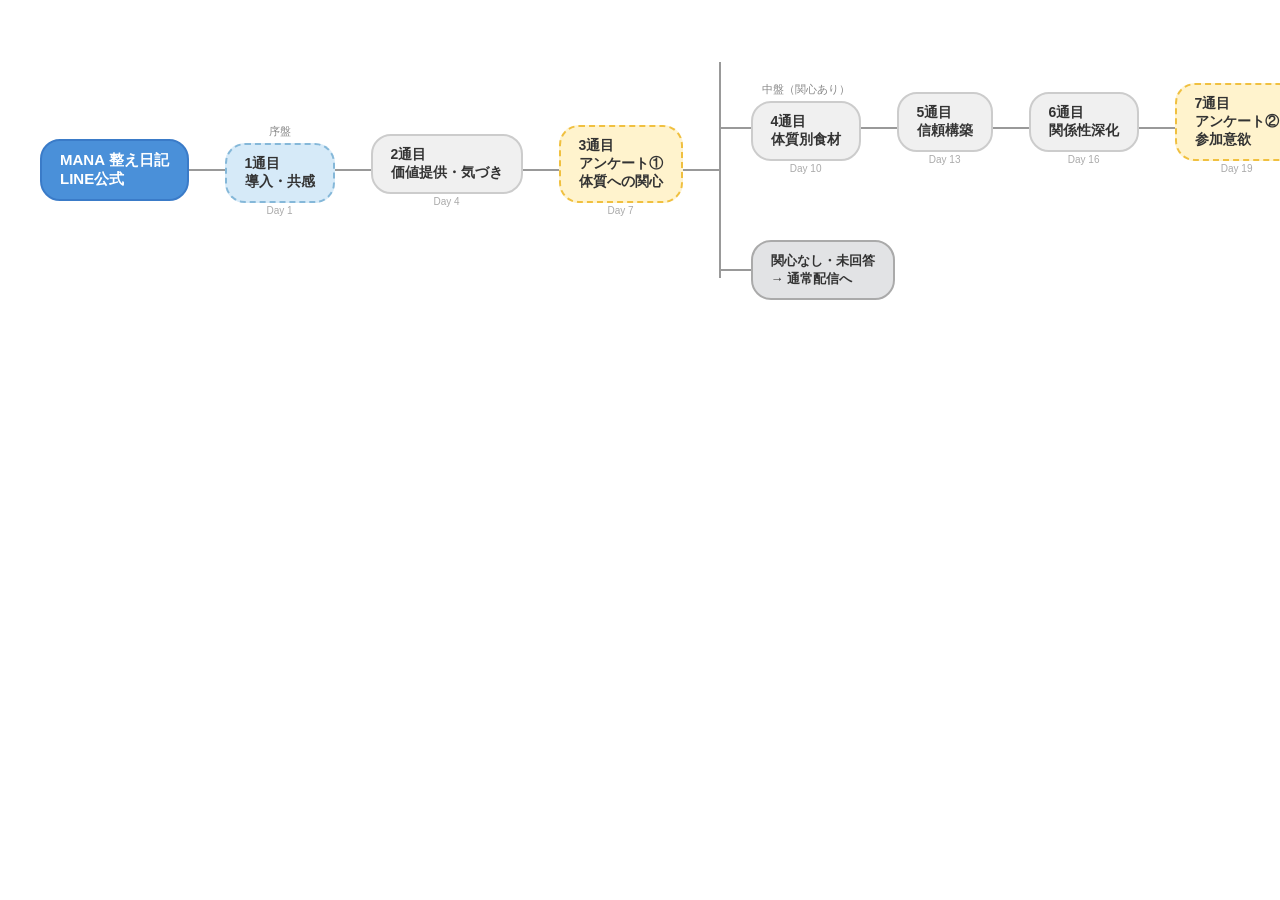
==== scenario_mindmap.html @ c6f45bcc "Add files via upload" ====
<!DOCTYPE html>
<html lang="ja">
<head>
<meta charset="UTF-8">
<title>シナリオ設計図 - マインドマップ</title>
<style>
  * { margin: 0; padding: 0; box-sizing: border-box; }

  body {
    font-family: "Hiragino Sans", "Hiragino Kaku Gothic ProN", "Noto Sans JP", sans-serif;
    background: #fff;
    display: flex;
    align-items: flex-start;
    justify-content: flex-start;
    min-height: 100vh;
    padding: 40px;
    overflow: auto;
  }

  .mindmap {
    display: flex;
    align-items: center;
    gap: 0;
  }

  .node {
    display: flex;
    align-items: center;
    justify-content: center;
    white-space: nowrap;
    font-size: 14px;
    font-weight: 600;
    color: #333;
    padding: 10px 18px;
    border-radius: 20px;
    background: #f0f0f0;
    border: 2px solid #ccc;
    min-height: 44px;
  }

  .node.root {
    background: #4a90d9;
    color: #fff;
    border-color: #3a7bc8;
    font-size: 15px;
  }

  .node.action {
    border-style: dashed;
    background: #d6eaf8;
    border-color: #85b8d9;
  }

  .node.survey {
    background: #fff3cd;
    border-color: #f0c040;
    border-style: dashed;
  }

  .node.cta {
    background: #f8d7da;
    border-color: #e07080;
  }

  .node.end {
    background: #e2e3e5;
    border-color: #aaa;
    font-size: 13px;
  }

  .connector {
    width: 36px;
    height: 2px;
    background: #999;
    flex-shrink: 0;
  }

  .step-group {
    display: flex;
    align-items: center;
  }

  .branch-section {
    display: flex;
    align-items: center;
  }

  .branch-group {
    display: flex;
    flex-direction: column;
    align-items: flex-start;
    gap: 24px;
    position: relative;
    padding-left: 2px;
  }

  .branch-group::before {
    content: "";
    position: absolute;
    left: 0;
    top: 22px;
    bottom: 22px;
    width: 2px;
    background: #999;
  }

  .branch-row {
    display: flex;
    align-items: center;
  }

  .branch-connector {
    width: 30px;
    height: 2px;
    background: #999;
    flex-shrink: 0;
  }

  .phase-label {
    font-size: 11px;
    color: #888;
    margin-bottom: 4px;
    text-align: center;
  }

  .node-wrapper {
    display: flex;
    flex-direction: column;
    align-items: center;
  }

  .day-label {
    font-size: 10px;
    color: #aaa;
    margin-top: 2px;
  }

  @media print {
    body { padding: 20px; }
  }
</style>
</head>
<body>

<div class="mindmap">

  <!-- 起点 -->
  <div class="node-wrapper">
    <div class="node root">MANA 整え日記<br>LINE公式</div>
  </div>
  <div class="connector"></div>

  <!-- 1通目 -->
  <div class="node-wrapper">
    <div class="phase-label">序盤</div>
    <div class="node action">1通目<br>導入・共感</div>
    <div class="day-label">Day 1</div>
  </div>
  <div class="connector"></div>

  <!-- 2通目 -->
  <div class="node-wrapper">
    <div class="node">2通目<br>価値提供・気づき</div>
    <div class="day-label">Day 4</div>
  </div>
  <div class="connector"></div>

  <!-- 3通目 アンケート① -->
  <div class="node-wrapper">
    <div class="node survey">3通目<br>アンケート①<br>体質への関心</div>
    <div class="day-label">Day 7</div>
  </div>
  <div class="connector"></div>

  <!-- 分岐① -->
  <div class="branch-section">
    <div class="branch-group">
      <!-- 関心あり -->
      <div class="branch-row">
        <div class="branch-connector"></div>
        <div class="node-wrapper">
          <div class="phase-label">中盤（関心あり）</div>
          <div class="node">4通目<br>体質別食材</div>
          <div class="day-label">Day 10</div>
        </div>
        <div class="connector"></div>
        <div class="node-wrapper">
          <div class="node">5通目<br>信頼構築</div>
          <div class="day-label">Day 13</div>
        </div>
        <div class="connector"></div>
        <div class="node-wrapper">
          <div class="node">6通目<br>関係性深化</div>
          <div class="day-label">Day 16</div>
        </div>
        <div class="connector"></div>
        <div class="node-wrapper">
          <div class="node survey">7通目<br>アンケート②<br>参加意欲</div>
          <div class="day-label">Day 19</div>
        </div>
        <div class="connector"></div>

        <!-- 分岐② 内部 -->
        <div class="branch-group">
          <!-- 高関心 -->
          <div class="branch-row">
            <div class="branch-connector"></div>
            <div class="node-wrapper">
              <div class="phase-label">終盤（高関心）</div>
              <div class="node cta">8通目<br>オフ会告知</div>
              <div class="day-label">Day 22</div>
            </div>
            <div class="connector"></div>
            <div class="node-wrapper">
              <div class="node">9通目<br>背中押し</div>
              <div class="day-label">Day 25</div>
            </div>
            <div class="connector"></div>
            <div class="node-wrapper">
              <div class="node cta">10通目<br>最終CTA</div>
              <div class="day-label">Day 28</div>
            </div>
          </div>
          <!-- 見送り -->
          <div class="branch-row">
            <div class="branch-connector"></div>
            <div class="node-wrapper">
              <div class="node end">見送り・未回答<br>→ 感謝MSG</div>
            </div>
          </div>
        </div>
      </div>

      <!-- 関心なし -->
      <div class="branch-row">
        <div class="branch-connector"></div>
        <div class="node-wrapper">
          <div class="node end">関心なし・未回答<br>→ 通常配信へ</div>
        </div>
      </div>
    </div>
  </div>

</div>

</body>
</html>
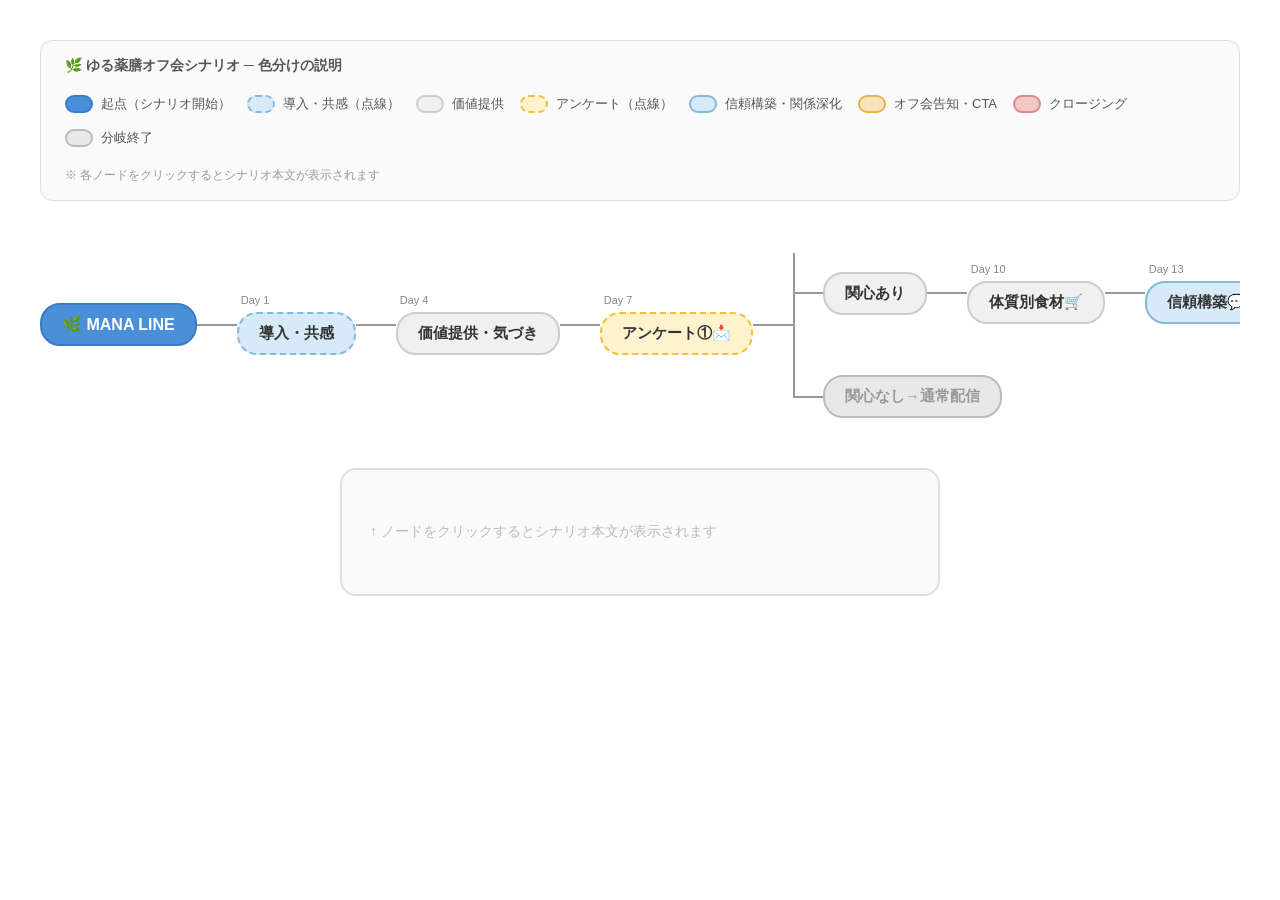
==== commit 096e7511: "Add files via upload" ====
--- a/scenario_mindmap.html
+++ b/scenario_mindmap.html
@@ -2,7 +2,7 @@
 <html lang="ja">
 <head>
 <meta charset="UTF-8">
-<title>シナリオ設計図 - マインドマップ</title>
+<title>シナリオ設計図 - MANA・ゆる薬膳オフ会</title>
 <style>
   * { margin: 0; padding: 0; box-sizing: border-box; }
 
@@ -10,88 +10,109 @@
     font-family: "Hiragino Sans", "Hiragino Kaku Gothic ProN", "Noto Sans JP", sans-serif;
     background: #fff;
     display: flex;
-    align-items: flex-start;
-    justify-content: flex-start;
-    min-height: 100vh;
+    flex-direction: column;
+    align-items: center;
     padding: 40px;
-    overflow: auto;
+    gap: 30px;
+  }
+
+  .legend {
+    display: flex;
+    flex-wrap: wrap;
+    gap: 16px;
+    padding: 16px 24px;
+    border: 1px solid #ddd;
+    border-radius: 12px;
+    background: #fafafa;
+  }
+
+  .legend-title {
+    width: 100%;
+    font-size: 14px;
+    font-weight: 700;
+    color: #555;
+    margin-bottom: 4px;
+  }
+
+  .legend-item {
+    display: flex;
+    align-items: center;
+    gap: 8px;
+    font-size: 13px;
+    color: #555;
+  }
+
+  .legend-color {
+    width: 28px;
+    height: 18px;
+    border-radius: 10px;
+    border: 2px solid;
+    flex-shrink: 0;
+  }
+
+  .legend-color.l-root { background: #4a90d9; border-color: #3a7bc8; }
+  .legend-color.l-empathy { background: #d6eaf8; border-color: #85b8d9; border-style: dashed; }
+  .legend-color.l-info { background: #f0f0f0; border-color: #ccc; }
+  .legend-color.l-survey { background: #fff3cd; border-color: #f0c040; border-style: dashed; }
+  .legend-color.l-trust { background: #d6eaf8; border-color: #85b8d9; }
+  .legend-color.l-cta { background: #f9e4b7; border-color: #e0b84f; }
+  .legend-color.l-closing { background: #f5c6c6; border-color: #d98a8a; }
+  .legend-color.l-disabled { background: #e8e8e8; border-color: #bbb; }
+
+  .legend-hint {
+    width: 100%;
+    font-size: 12px;
+    color: #999;
+    margin-top: 4px;
   }
 
   .mindmap {
     display: flex;
     align-items: center;
-    gap: 0;
+    overflow-x: auto;
+    width: 100%;
+    padding-bottom: 20px;
   }
 
   .node {
     display: flex;
     align-items: center;
-    justify-content: center;
     white-space: nowrap;
-    font-size: 14px;
+    font-size: 15px;
     font-weight: 600;
     color: #333;
-    padding: 10px 18px;
+    padding: 10px 20px;
     border-radius: 20px;
     background: #f0f0f0;
     border: 2px solid #ccc;
-    min-height: 44px;
-  }
-
-  .node.root {
-    background: #4a90d9;
-    color: #fff;
-    border-color: #3a7bc8;
-    font-size: 15px;
-  }
-
-  .node.action {
-    border-style: dashed;
-    background: #d6eaf8;
-    border-color: #85b8d9;
-  }
-
-  .node.survey {
-    background: #fff3cd;
-    border-color: #f0c040;
-    border-style: dashed;
-  }
-
-  .node.cta {
-    background: #f8d7da;
-    border-color: #e07080;
-  }
-
-  .node.end {
-    background: #e2e3e5;
-    border-color: #aaa;
-    font-size: 13px;
-  }
-
-  .connector {
-    width: 36px;
-    height: 2px;
-    background: #999;
-    flex-shrink: 0;
-  }
-
-  .step-group {
-    display: flex;
-    align-items: center;
-  }
-
-  .branch-section {
-    display: flex;
-    align-items: center;
-  }
+    cursor: pointer;
+    transition: box-shadow 0.2s;
+  }
+
+  .node:hover { box-shadow: 0 2px 8px rgba(0,0,0,0.15); }
+  .node.selected { box-shadow: 0 0 0 3px #4a90d9; }
+
+  .node.root { background: #4a90d9; color: #fff; border-color: #3a7bc8; font-size: 16px; }
+  .node.action { border-style: dashed; background: #d6eaf8; border-color: #85b8d9; }
+  .node.survey { border-style: dashed; background: #fff3cd; border-color: #f0c040; }
+  .node.cta { background: #f9e4b7; border-color: #e0b84f; }
+  .node.closing { background: #f5c6c6; border-color: #d98a8a; }
+  .node.trust { background: #d6eaf8; border-color: #85b8d9; }
+  .node.disabled { background: #e8e8e8; color: #999; border-color: #bbb; }
+
+  .connector { width: 40px; height: 2px; background: #999; flex-shrink: 0; }
+  .to-branch { width: 40px; height: 2px; background: #999; flex-shrink: 0; }
+  .merge-connector { width: 40px; height: 2px; background: #999; flex-shrink: 0; }
+
+  .step-group { display: flex; flex-direction: column; align-items: flex-start; gap: 6px; }
+  .step-label { font-size: 11px; color: #888; padding-left: 4px; }
 
   .branch-group {
     display: flex;
     flex-direction: column;
     align-items: flex-start;
-    gap: 24px;
+    gap: 20px;
     position: relative;
-    padding-left: 2px;
   }
 
   .branch-group::before {
@@ -104,144 +125,633 @@
     background: #999;
   }
 
-  .branch-row {
-    display: flex;
-    align-items: center;
-  }
-
-  .branch-connector {
-    width: 30px;
-    height: 2px;
-    background: #999;
-    flex-shrink: 0;
-  }
-
-  .phase-label {
-    font-size: 11px;
+  .branch-row { display: flex; align-items: center; }
+  .branch-connector { width: 30px; height: 2px; background: #999; flex-shrink: 0; }
+
+  .detail-panel {
+    width: 100%;
+    max-width: 600px;
+    min-height: 100px;
+    padding: 24px 28px;
+    border: 2px solid #ddd;
+    border-radius: 16px;
+    background: #fafafa;
+    white-space: pre-line;
+    font-size: 14px;
+    line-height: 1.8;
+    color: #333;
+  }
+
+  .detail-panel .detail-title {
+    font-size: 15px;
+    font-weight: 700;
+    color: #4a90d9;
+    margin-bottom: 12px;
+    padding-bottom: 8px;
+    border-bottom: 1px solid #ddd;
+  }
+
+  .detail-panel .detail-meta {
+    font-size: 12px;
     color: #888;
-    margin-bottom: 4px;
-    text-align: center;
-  }
-
-  .node-wrapper {
-    display: flex;
-    flex-direction: column;
-    align-items: center;
-  }
-
-  .day-label {
-    font-size: 10px;
-    color: #aaa;
-    margin-top: 2px;
+    margin-bottom: 8px;
+  }
+
+  .detail-panel .detail-body {
+    font-size: 14px;
+    line-height: 1.9;
+  }
+
+  .detail-panel .detail-placeholder {
+    color: #bbb;
+    font-size: 14px;
   }
 
   @media print {
     body { padding: 20px; }
+    .detail-panel { break-inside: avoid; }
   }
 </style>
 </head>
 <body>
 
+<div class="legend">
+  <div class="legend-title">🌿 ゆる薬膳オフ会シナリオ ─ 色分けの説明</div>
+  <div class="legend-item"><div class="legend-color l-root"></div>起点（シナリオ開始）</div>
+  <div class="legend-item"><div class="legend-color l-empathy"></div>導入・共感（点線）</div>
+  <div class="legend-item"><div class="legend-color l-info"></div>価値提供</div>
+  <div class="legend-item"><div class="legend-color l-survey"></div>アンケート（点線）</div>
+  <div class="legend-item"><div class="legend-color l-trust"></div>信頼構築・関係深化</div>
+  <div class="legend-item"><div class="legend-color l-cta"></div>オフ会告知・CTA</div>
+  <div class="legend-item"><div class="legend-color l-closing"></div>クロージング</div>
+  <div class="legend-item"><div class="legend-color l-disabled"></div>分岐終了</div>
+  <div class="legend-hint">※ 各ノードをクリックするとシナリオ本文が表示されます</div>
+</div>
+
 <div class="mindmap">
 
-  <!-- 起点 -->
-  <div class="node-wrapper">
-    <div class="node root">MANA 整え日記<br>LINE公式</div>
+  <div class="node root" data-detail="start">🌿 MANA LINE</div>
+  <div class="connector"></div>
+
+  <div class="step-group">
+    <div class="step-label">Day 1</div>
+    <div class="node action" data-detail="msg1">導入・共感</div>
   </div>
   <div class="connector"></div>
 
-  <!-- 1通目 -->
-  <div class="node-wrapper">
-    <div class="phase-label">序盤</div>
-    <div class="node action">1通目<br>導入・共感</div>
-    <div class="day-label">Day 1</div>
+  <div class="step-group">
+    <div class="step-label">Day 4</div>
+    <div class="node" data-detail="msg2">価値提供・気づき</div>
   </div>
   <div class="connector"></div>
 
-  <!-- 2通目 -->
-  <div class="node-wrapper">
-    <div class="node">2通目<br>価値提供・気づき</div>
-    <div class="day-label">Day 4</div>
+  <div class="step-group">
+    <div class="step-label">Day 7</div>
+    <div class="node survey" data-detail="msg3">アンケート①📩</div>
   </div>
-  <div class="connector"></div>
-
-  <!-- 3通目 アンケート① -->
-  <div class="node-wrapper">
-    <div class="node survey">3通目<br>アンケート①<br>体質への関心</div>
-    <div class="day-label">Day 7</div>
-  </div>
-  <div class="connector"></div>
-
-  <!-- 分岐① -->
-  <div class="branch-section">
-    <div class="branch-group">
-      <!-- 関心あり -->
-      <div class="branch-row">
-        <div class="branch-connector"></div>
-        <div class="node-wrapper">
-          <div class="phase-label">中盤（関心あり）</div>
-          <div class="node">4通目<br>体質別食材</div>
-          <div class="day-label">Day 10</div>
-        </div>
-        <div class="connector"></div>
-        <div class="node-wrapper">
-          <div class="node">5通目<br>信頼構築</div>
-          <div class="day-label">Day 13</div>
-        </div>
-        <div class="connector"></div>
-        <div class="node-wrapper">
-          <div class="node">6通目<br>関係性深化</div>
-          <div class="day-label">Day 16</div>
-        </div>
-        <div class="connector"></div>
-        <div class="node-wrapper">
-          <div class="node survey">7通目<br>アンケート②<br>参加意欲</div>
-          <div class="day-label">Day 19</div>
-        </div>
-        <div class="connector"></div>
-
-        <!-- 分岐② 内部 -->
-        <div class="branch-group">
-          <!-- 高関心 -->
-          <div class="branch-row">
-            <div class="branch-connector"></div>
-            <div class="node-wrapper">
-              <div class="phase-label">終盤（高関心）</div>
-              <div class="node cta">8通目<br>オフ会告知</div>
-              <div class="day-label">Day 22</div>
-            </div>
-            <div class="connector"></div>
-            <div class="node-wrapper">
-              <div class="node">9通目<br>背中押し</div>
-              <div class="day-label">Day 25</div>
-            </div>
-            <div class="connector"></div>
-            <div class="node-wrapper">
-              <div class="node cta">10通目<br>最終CTA</div>
-              <div class="day-label">Day 28</div>
-            </div>
+  <div class="to-branch"></div>
+
+  <div class="branch-group">
+    <!-- 関心あり -->
+    <div class="branch-row">
+      <div class="branch-connector"></div>
+      <div class="node" data-detail="branch1a">関心あり</div>
+      <div class="connector"></div>
+      <div class="step-group">
+        <div class="step-label">Day 10</div>
+        <div class="node" data-detail="msg4">体質別食材🛒</div>
+      </div>
+      <div class="connector"></div>
+      <div class="step-group">
+        <div class="step-label">Day 13</div>
+        <div class="node trust" data-detail="msg5">信頼構築💬</div>
+      </div>
+      <div class="connector"></div>
+      <div class="step-group">
+        <div class="step-label">Day 16</div>
+        <div class="node trust" data-detail="msg6">関係性深化🍵</div>
+      </div>
+      <div class="connector"></div>
+      <div class="step-group">
+        <div class="step-label">Day 19</div>
+        <div class="node survey" data-detail="msg7">アンケート②📩</div>
+      </div>
+      <div class="to-branch"></div>
+
+      <div class="branch-group">
+        <!-- 高関心 -->
+        <div class="branch-row">
+          <div class="branch-connector"></div>
+          <div class="node" data-detail="branch2a">高関心</div>
+          <div class="connector"></div>
+          <div class="step-group">
+            <div class="step-label">Day 22</div>
+            <div class="node cta" data-detail="msg8">オフ会告知🌿</div>
           </div>
-          <!-- 見送り -->
-          <div class="branch-row">
-            <div class="branch-connector"></div>
-            <div class="node-wrapper">
-              <div class="node end">見送り・未回答<br>→ 感謝MSG</div>
-            </div>
+          <div class="connector"></div>
+          <div class="step-group">
+            <div class="step-label">Day 25</div>
+            <div class="node trust" data-detail="msg9">背中押し💌</div>
+          </div>
+          <div class="connector"></div>
+          <div class="step-group">
+            <div class="step-label">Day 28</div>
+            <div class="node closing" data-detail="msg10">最終CTA⏰</div>
           </div>
         </div>
-      </div>
-
-      <!-- 関心なし -->
-      <div class="branch-row">
-        <div class="branch-connector"></div>
-        <div class="node-wrapper">
-          <div class="node end">関心なし・未回答<br>→ 通常配信へ</div>
+        <!-- 見送り -->
+        <div class="branch-row">
+          <div class="branch-connector"></div>
+          <div class="node disabled" data-detail="branch2b">見送り→感謝MSG</div>
         </div>
       </div>
+
+    </div>
+    <!-- 関心なし -->
+    <div class="branch-row">
+      <div class="branch-connector"></div>
+      <div class="node disabled" data-detail="branch1b">関心なし→通常配信</div>
     </div>
   </div>
 
 </div>
 
+<div class="detail-panel" id="detailPanel">
+  <div class="detail-placeholder">↑ ノードをクリックするとシナリオ本文が表示されます</div>
+</div>
+
+<script>
+const details = {
+  start: {
+    title: `🌿 MANA 整え日記 LINE公式`,
+    meta: ``,
+    body: `既存フォロワーへ薬膳シナリオ開始\n（30日間・全10通・アンケート2回分岐）`
+  },
+  msg1: {
+    title: `■ 1通目（配信日：Day 1・20:00）×2吹き出し`,
+    meta: `通知テキスト：「40代、なんとなく不調が続いていませんか？」\n役割：導入・共感（P＋A）`,
+    body: `【吹き出し1】
+
+こんにちは、MANAです🌿✨
+
+突然ですが
+最近こんなこと感じていませんか？
+
+☁️ 朝起きても疲れが抜けない
+🧊 手足がいつも冷たい
+🌀 胃腸の調子がなんだか不安定
+
+40代に入ってから
+「無理ができない自分」を
+どんどん実感するようになって💦
+
+実は私もずっとそうだったんです
+
+─────────────
+
+【吹き出し2】
+
+🍀これから何回かに分けて
+私が続けている
+"ゆる薬膳"のお話をしますね
+
+通知が気になる方は
+ミュート設定もできるので
+ご自身のペースで
+読んでもらえたらうれしいです🥰`
+  },
+  msg2: {
+    title: `■ 2通目（配信日：Day 4・20:00）×2吹き出し`,
+    meta: `通知テキスト：「スーパーの"あの食材"、実は体を冷やしてました」\n役割：価値提供・気づき（P）`,
+    body: `【吹き出し1】
+
+MANAです🌿
+
+ふだんスーパーで手に取る食材🛒
+「体を温めるもの」と
+「冷やすもの」があるって
+知っていますか？
+
+🔥温める → しょうが・ねぎ
+🧊冷やす → トマト・きゅうり
+
+夏野菜は体を冷やす性質があって
+冷え性の人が冬に食べすぎると
+逆効果になることも⚠️
+
+私もこれを知ったとき
+「毎日サラダ食べてたけど
+　逆に冷やしてたんだ…😳」って
+びっくりしました
+
+─────────────
+
+【吹き出し2】
+
+🍀次回はもう少し詳しく
+体質タイプ別のお話をしますね
+
+ちょっとした知識で
+毎日の買い物が変わりますよ✨`
+  },
+  msg3: {
+    title: `■ 3通目（配信日：Day 7・20:00）×2吹き出し`,
+    meta: `通知テキスト：「体質は大きく5タイプ、あなたはどれ？」\n役割：価値提供＋アンケート①（S）\nCTA：アンケート回答`,
+    body: `【吹き出し1】
+
+MANAです🌿
+
+薬膳の世界では
+体質を大きく5つのタイプに
+分けて考えます✨
+
+🧊 冷えやすいタイプ
+😴 疲れやすいタイプ
+🌀 胃腸が弱いタイプ
+🌸 肌が揺らぎやすいタイプ
+💭 ストレスを溜めやすいタイプ
+
+タイプによって
+合う食材が全然違うんです💡
+
+自分がどのタイプか
+気になりませんか？
+
+─────────────
+
+【吹き出し2】
+
+📩 よかったら教えてください🥰
+
+┈┈┈┈┈┈┈┈┈┈┈┈
+あなたが一番気になる不調は
+どれですか？
+┈┈┈┈┈┈┈┈┈┈┈┈
+
+▼タップで回答▼
+① 🧊 冷え
+② 😴 疲れやすさ
+③ 🌀 胃腸の不調
+④ 🌸 肌の揺らぎ
+⑤ 🙅‍♀️ 特にない
+
+回答いただけたら
+タイプに合った食材のお話を
+お届けしますね💕`
+  },
+  branch1a: {
+    title: `分岐①：関心あり（①〜④選択）`,
+    meta: ``,
+    body: `体質への関心が確認できた方\n→ 4通目以降の教育ファネルへ進む`
+  },
+  branch1b: {
+    title: `分岐①：関心なし（⑤or未回答）→ 通常配信へ`,
+    meta: `通知テキスト：「MANAからのお礼です💌」`,
+    body: `MANAです🌿
+
+アンケートの配信
+読んでくださり
+ありがとうございました🙏✨
+
+薬膳のお話は
+今回ここまでにしますね
+
+引き続き手帳のことや
+日々の整え方について
+お届けしていきますので
+よろしくお願いします🥰🍀`
+  },
+  msg4: {
+    title: `■ 4通目（配信日：Day 10・20:00）×2吹き出し【関心あり層】`,
+    meta: `通知テキスト：「あなたのタイプに合う"スーパー食材"3選」\n役割：価値提供・パーソナライズ（S）`,
+    body: `【吹き出し1】
+
+MANAです🌿
+
+アンケートへの回答
+ありがとうございました🙏✨
+
+今日はタイプ別に
+スーパーで買える
+おすすめ食材を紹介しますね🛒
+
+┈┈┈┈┈┈┈┈┈┈┈┈
+🧊 冷えタイプ
+→ しょうが・ねぎ・かぼちゃ
+
+😴 疲れタイプ
+→ 山芋・鶏むね肉・なつめ
+
+🌀 胃腸タイプ
+→ キャベツ・大根・お米
+
+🌸 肌揺らぎタイプ
+→ 白きくらげ・豆乳・はと麦
+┈┈┈┈┈┈┈┈┈┈┈┈
+
+どれも特別なものじゃなくて
+いつものスーパーに
+並んでます💡
+
+─────────────
+
+【吹き出し2】
+
+私は疲れ＋冷えタイプで🙋‍♀️
+しょうがと山芋を
+意識して取り入れるようにしたら
+朝の調子が変わりました✨
+
+まずは1つだけ🍀
+今日の買い物で
+試してみてください🥰`
+  },
+  msg5: {
+    title: `■ 5通目（配信日：Day 13・20:00）×2吹き出し【関心あり層】`,
+    meta: `通知テキスト：「試した方から"朝が変わった"の声が届いてます」\n役割：信頼構築・社会的証明（S）`,
+    body: `【吹き出し1】
+
+MANAです🌿
+
+前回の食材の話に
+メッセージをくれた方が
+何人かいらっしゃって💌
+
+┈┈┈┈┈┈┈┈┈┈┈┈
+💬「しょうがを意識したら
+　朝の目覚めがラクに✨」
+
+💬「かぼちゃスープを
+　週2で作るようになりました🎃」
+┈┈┈┈┈┈┈┈┈┈┈┈
+
+こういう声をいただくと
+本当にうれしくなります🥹
+
+難しいことじゃなくて
+いつもの食材をちょっと意識する
+それだけで変わるんですよね💡
+
+─────────────
+
+【吹き出し2】
+
+私もまだまだ勉強中ですが🍀
+ゆる薬膳をもっと
+深めていきたいなと思ってて
+
+実はちょっと
+考えていることがあるんです🤭
+
+また近いうちに
+お話しさせてくださいね🥰`
+  },
+  msg6: {
+    title: `■ 6通目（配信日：Day 16・20:00）×2吹き出し【関心あり層】`,
+    meta: `通知テキスト：「私がオフ会をやりたいと思った理由」\n役割：関係性深化・自己開示（O前振り）`,
+    body: `【吹き出し1】
+
+MANAです🌿
+
+前回ちらっとお話しした
+「考えていること」🤭
+
+実は薬膳のことを
+リアルで一緒に学べる場を
+作りたいなと思っていて✨
+
+手帳のオフ会をやったとき🗓️
+画面越しじゃなくて
+直接会って話すことで
+生まれるものがあるって
+すごく感じたんです
+
+あのアットホームな空気感を
+薬膳でもやりたいなって🍵
+
+─────────────
+
+【吹き出し2】
+
+一人で食材を調べるより
+みんなで「これいいよ✨」って
+教え合えたら
+楽しそうだなって🥰
+
+もし興味があったら
+次のメッセージで
+ちょっと聞かせてくださいね💕`
+  },
+  msg7: {
+    title: `■ 7通目（配信日：Day 19・20:00）×2吹き出し【関心あり層】`,
+    meta: `通知テキスト：「一緒にゆる薬膳、学んでみませんか？」\n役割：アンケート②・提案（O）\nCTA：アンケート回答`,
+    body: `【吹き出し1】
+
+MANAです🌿
+
+実は今
+こんな会を企画しています✨
+
+┈┈┈┈┈┈┈┈┈┈┈┈
+🍵 自分の体質を知って
+🛒 スーパーで選べる
+　 食材を学ぶ会
+┈┈┈┈┈┈┈┈┈┈┈┈
+
+📍東京駅の近くで
+🗓️GW中に少人数で
+アットホームにやりたいなと🥰
+
+体質チェックをして
+自分に合った食材の選び方を
+一緒に学ぶ内容です💡
+
+─────────────
+
+【吹き出し2】
+
+📩 まだ正式な告知前なのですが
+こういう会があったら
+参加してみたいですか？
+
+┈┈┈┈┈┈┈┈┈┈┈┈
+▼タップで教えてください▼
+① 🙋‍♀️ ぜひ参加したい
+② 💭 興味はある
+③ 🙏 今回は見送り
+┈┈┈┈┈┈┈┈┈┈┈┈
+
+みなさんの声を聞いてから
+詳細を決めたいと思ってます💕`
+  },
+  branch2a: {
+    title: `分岐②：高関心（①②選択）`,
+    meta: ``,
+    body: `参加意欲が確認できた方\n→ 8通目以降のオフ会告知へ進む`
+  },
+  branch2b: {
+    title: `分岐②：見送り（③or未回答）→ 感謝メッセージ`,
+    meta: `通知テキスト：「MANAからお礼があります💌」`,
+    body: `MANAです🌿
+
+回答ありがとうございました🙏✨
+
+今回のオフ会は
+タイミングが合わなくても
+大丈夫です🍀
+
+これからも
+ゆる薬膳や日々の整え方を
+お届けしていきますね
+
+またお会いできる機会を
+楽しみにしています🥰💕`
+  },
+  msg8: {
+    title: `■ 8通目（配信日：Day 22・20:00）×3吹き出し【高関心層】`,
+    meta: `通知テキスト：「LINE登録者だけの特別なお知らせです」\n役割：オフ会詳細告知（O）\nCTA：「申し込みはこちら」`,
+    body: `【吹き出し1】
+
+MANAです🌿
+
+お待たせしました💕
+オフ会の詳細をお届けします
+
+╋━━━━━━━━━━━╋
+　🍵✨ゆる薬膳オフ会✨🍵
+╋━━━━━━━━━━━╋
+
+📋 内容
+・あなたの体質チェック🔍
+・タイプ別スーパー食材の選び方🛒
+・みんなで情報交換タイム☕
+
+🗓️ 日時：GW中（5月上旬）
+📍 場所：東京駅付近
+　　　（詳細は申込後にご案内）
+
+─────────────
+
+【吹き出し2】
+
+💰 参加費：5,000円
+🔒 LINE登録者限定の会です
+
+前回の手帳オフ会と同じく
+少人数でアットホームな
+雰囲気でやりますね🥰
+
+MANAと一緒に
+自分の体質に合った食材を
+見つけましょう🍀✨
+
+─────────────
+
+【吹き出し3】
+
+┈┈┈┈┈┈┈┈┈┈┈┈
+🌿▼申し込みはこちら▼🌿
+https://example.com/entry
+┈┈┈┈┈┈┈┈┈┈┈┈`
+  },
+  msg9: {
+    title: `■ 9通目（配信日：Day 25・20:00）×2吹き出し【高関心層】`,
+    meta: `通知テキスト：「私が薬膳に出会って変わったこと」\n役割：背中押し・自己開示（N）`,
+    body: `【吹き出し1】
+
+MANAです🌿
+
+今日はちょっとだけ
+私の話を聞いてもらえますか
+
+ずっと虚弱体質で
+朝起きるのがつらくて
+「今日も頑張れるかな💦」って
+不安な日が多かったんです
+
+薬膳の考え方を知ってから
+スーパーで手に取る食材が
+少しずつ変わっていって🛒
+
+気づいたら朝が
+ちょっとだけラクになってました✨
+
+劇的な変化じゃないけれど
+「自分の体に合うものを選べてる」
+っていう安心感が大きくて🍀
+
+─────────────
+
+【吹き出し2】
+
+一人で続けるのも
+もちろんいいけど
+誰かと一緒に始めるほうが
+続くなって実感してます🤝
+
+あなたと直接お会いできたら
+すごくうれしいです🥰
+
+まだ迷っている方は
+次のメッセージも
+読んでみてくださいね💕`
+  },
+  msg10: {
+    title: `■ 10通目（配信日：Day 28・20:00）×2吹き出し【高関心層】`,
+    meta: `通知テキスト：「まもなく受付終了です」\n役割：最終クロージング（A）\nCTA：「今すぐ申し込む」`,
+    body: `【吹き出し1】
+
+MANAです🌿
+
+ゆる薬膳オフ会の受付が
+まもなく終了となります⏰
+
+✨残席わずかとなりました✨
+
+🔍 自分の体質タイプがわかる
+🛒 スーパー食材の選び方が学べる
+🤝 同じ悩みの仲間とつながれる
+
+この先もずっと
+「なんとなく不調」を
+抱えたままでいいですか？
+
+一歩踏み出すきっかけに
+してもらえたらうれしいです🍀
+
+─────────────
+
+【吹き出し2】
+
+┈┈┈┈┈┈┈┈┈┈┈┈
+🌿▼今すぐ申し込む▼🌿
+https://example.com/entry
+┈┈┈┈┈┈┈┈┈┈┈┈
+
+当日お会いできるのを
+楽しみにしています🥰💕`
+  }
+};
+
+document.querySelectorAll('.node[data-detail]').forEach(node => {
+  node.addEventListener('click', () => {
+    document.querySelectorAll('.node.selected').forEach(n => n.classList.remove('selected'));
+    node.classList.add('selected');
+
+    const key = node.dataset.detail;
+    const d = details[key];
+    const panel = document.getElementById('detailPanel');
+
+    if (d) {
+      panel.innerHTML = `
+        <div class="detail-title">${d.title}</div>
+        ${d.meta ? `<div class="detail-meta">${d.meta.replace(/\n/g, '<br>')}</div>` : ''}
+        <div class="detail-body">${d.body.replace(/\n/g, '<br>')}</div>
+      `;
+    }
+  });
+});
+</script>
+
 </body>
 </html>
